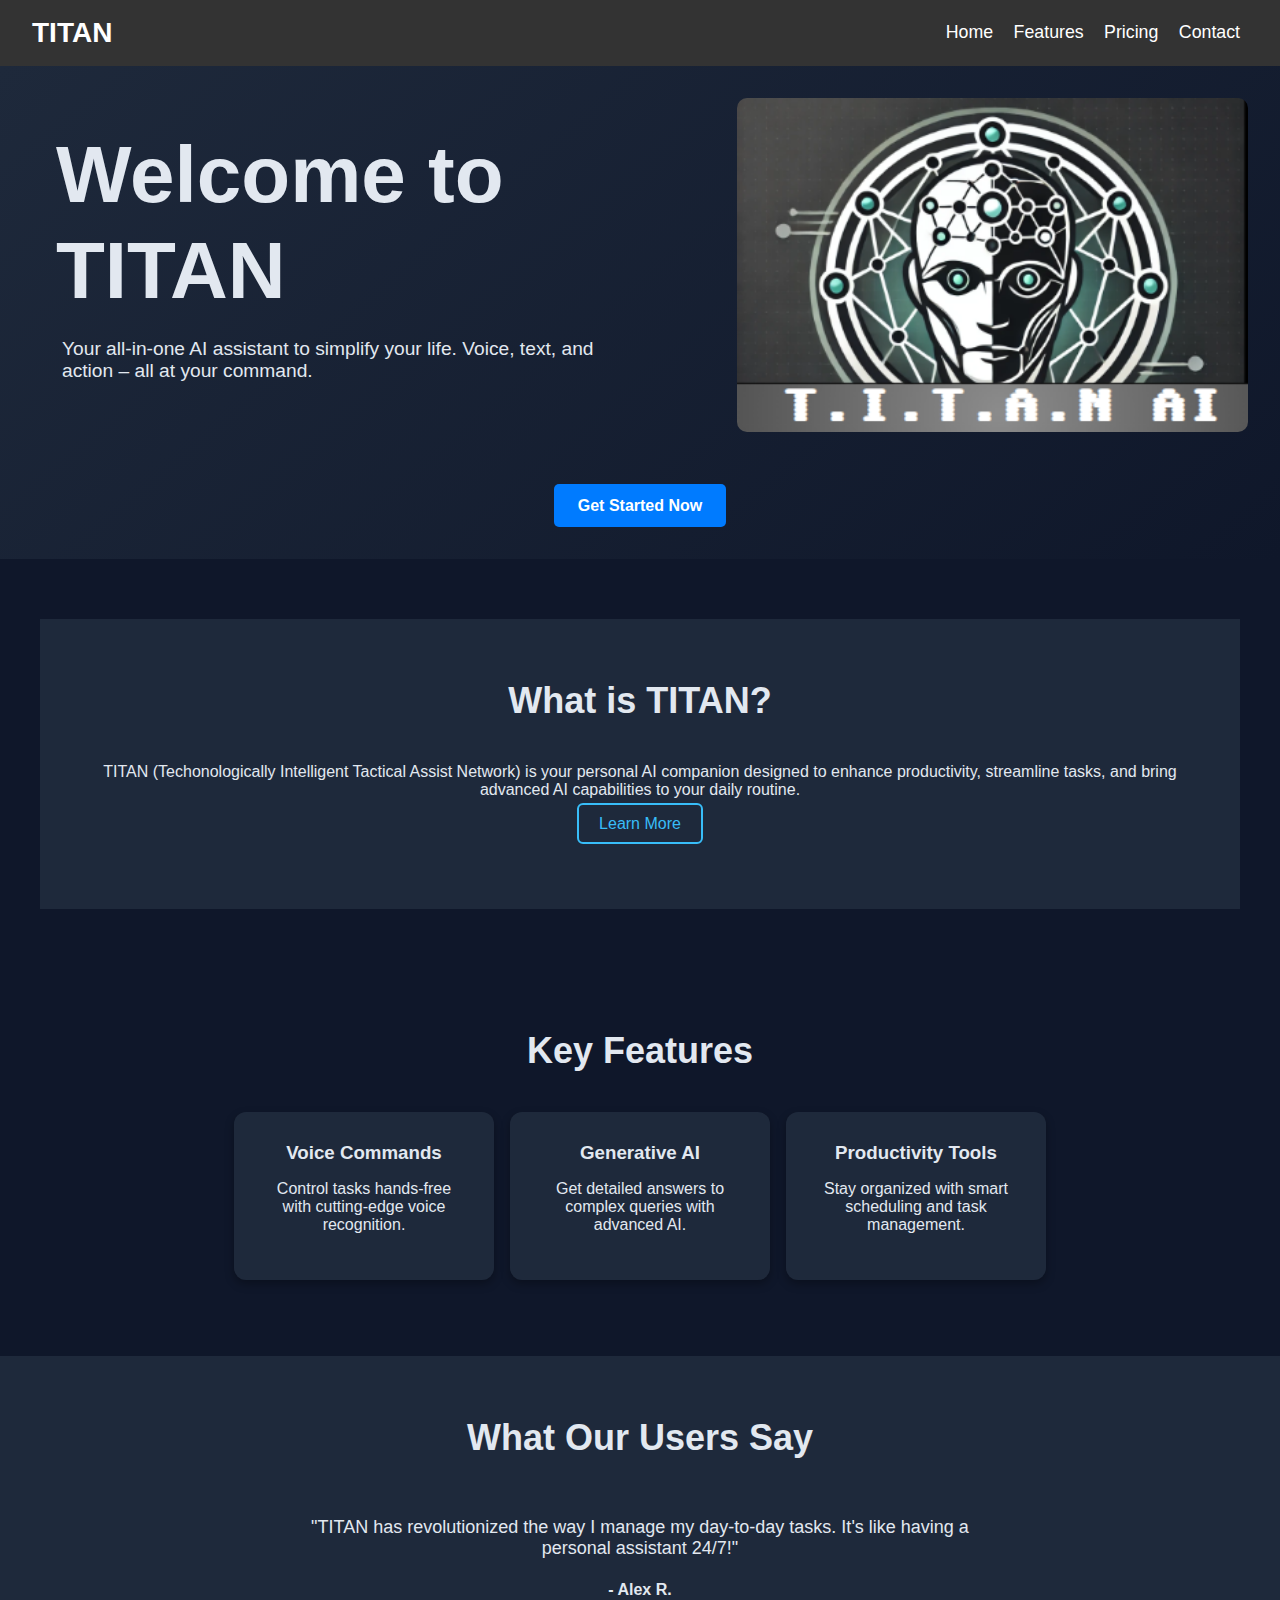
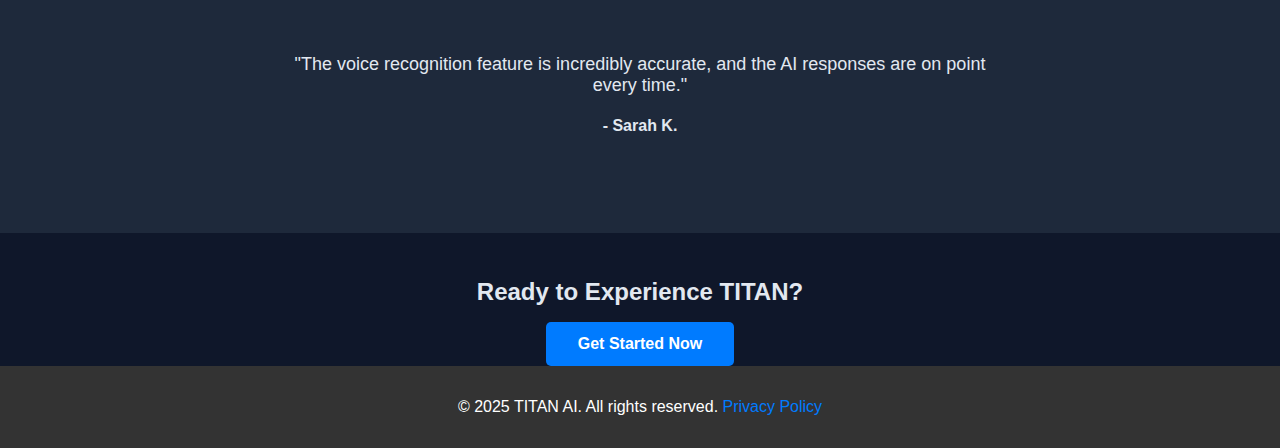
==== index.html @ ef679440 "Add files via upload" ====
<!DOCTYPE html>
<html lang="en">
<head>
  <meta charset="UTF-8">
  <meta name="viewport" content="width=device-width, initial-scale=1.0">
  <title>TITAN - Home</title>
  <link rel="stylesheet" href="style.css">
  <style>
    body {
      font-family: Arial, sans-serif;
      margin: 0;
      padding: 0;
      width: 100%;
    }
    #header {
      display: flex;
      justify-content: space-between;
      align-items: center;
      padding: 1rem 2rem;
      background-color: #333;
      color: white;
    }
    #header nav a {
      color: white;
      margin: 0 0.5rem;
      text-decoration: none;
      font-size: 111%
    }
   
    
    .about, .features, .testimonials, .cta {
      align-items: center;
      text-align: center;
      align-content: center;
    }
    .about-content, .about-image, .features-grid, .testimonial-card {
      margin-bottom: 1rem;
      align-content: center;
      text-align: center;
    }
    .features-grid {
      display: flex;
      justify-content: center;
      gap: 1rem;
    }
    .feature-card {
      text-align: center;
      width: 200px;
    }
    .cta-button {
      padding: 0.8rem 2rem;
      background-color: #007BFF;
      color: white;
      text-decoration: none;
      border-radius: 5px;
      display: inline-block;
      margin-top: 1rem;
    }
  
  </style>
</head>
<body>

  <!-- Header -->
  <header id="header">
    <h1>TITAN</h1>
    <nav>
      <a href="index.html">Home</a>
      <a href="info.html">Features</a>
      <a href="price.html">Pricing</a>
      <a href="contact.html">Contact</a>
    </nav>
  </header>

  <!-- Hero Section -->
  <section class="hero">
    <div class="hero-content">
      <h1>Welcome to TITAN</h1>
      <p>Your all-in-one AI assistant to simplify your life. Voice, text, and action – all at your command.</p>
    </div>
    <div class="hero-image">
      <img src="logo.png" alt="AI Assistant Illustration">
    </div>
    <div style="width: 100%; text-align: center; margin-top: 2rem;">
      <a href="/get-started" class="cta-button">Get Started Now</a>
    </div>
    <div class="hero-def">
        <h3><b></b></h3>
    </div>
  </section>
  <div class=" features">
<center>
  <!-- About Section -->
  <section class="about">
    <div class="about-content" style="width: 100%;">
      <h2>What is TITAN?</h2>
      <p>TITAN (Techonologically Intelligent Tactical Assist Network) is your personal AI companion designed to enhance productivity, streamline tasks, and bring advanced AI capabilities to your daily routine.</p>
      <a href="/learn-more" class="learn-more-button">Learn More</a>
    </center>
    </div>
</div>
  </section>

  <!-- Features Section -->
  <section class="features">
    <h2>Key Features</h2>
    <div class="features-grid">
      <div class="feature-card">
        <h3>Voice Commands</h3>
        <p>Control tasks hands-free with cutting-edge voice recognition.</p>
      </div>
      <div class="feature-card">
        <h3>Generative AI</h3>
        <p>Get detailed answers to complex queries with advanced AI.</p>
      </div>
      <div class="feature-card">
        <h3>Productivity Tools</h3>
        <p>Stay organized with smart scheduling and task management.</p>
      </div>
    </div>
  </section>

  <!-- Testimonials Section -->
  <section class="testimonials">
    <h2>What Our Users Say</h2>
    <div class="testimonial-card">
      <p>"TITAN has revolutionized the way I manage my day-to-day tasks. It's like having a personal assistant 24/7!"</p>
      <h4>- Alex R.</h4>
    </div>
    <div class="testimonial-card">
      <p>"The voice recognition feature is incredibly accurate, and the AI responses are on point every time."</p>
      <h4>- Sarah K.</h4>
    </div>
  </section>

  <!-- Call-to-Action Section -->
  <section class="cta" style="padding-top:45px">
    <h2>Ready to Experience TITAN?</h2>
    <a href="/get-started" class="cta-button">Get Started Now</a>
  </section>

  <!-- Footer -->
  <footer>
    <p>© 2025 TITAN AI. All rights reserved. <a href="/privacy-policy">Privacy Policy</a></p>
  </footer>
</body>
</html>
---- style.css ----
/* General Styles */
body {
  margin: 0;
  padding: 0;
  font-family: 'Inter', Arial, sans-serif;
  background-color: #0f172a;
  color: #e2e8f0;
  height: 100%;
  display: inline-block;
}

h1, h2, h3 {
  margin: 0;
  line-height: 1.2;
}

a {
  text-decoration: none;
  color: inherit;
}

a:hover {
  text-decoration: underline;
}

/* Header */
#header {
  display: flex;
  justify-content: space-between;
  align-items: center;
  padding: 20px 40px;
  background-color: #1e293b;
  position: sticky;
  top: 0;
  z-index: 100;
}

#header h1 {
  font-size: 28px;
}

#header nav a {
  margin: 0 15px;
  color: #e2e8f0;
  font-weight: 500;
  transition: color 0.3s ease;
}

#header nav a:hover {
  color: #38bdf8;
}

/* Hero Section */
.hero {
  display: flex;
  justify-content: space-between;
  align-items: center;
  padding: 80px 40px;
  background: linear-gradient(140deg, #1e293b, #0f172a);
}

.hero-content {
  max-width: 600px;
}

.hero-content h1 {
  font-size: 48px;
  font-weight: 800;
  margin-bottom: 20px;
}

.hero-content p {
  font-size: 20px;
  margin-bottom: 30px;
}

.cta-button {
  padding: 15px 30px;
  background-color: #38bdf8;
  color: #fff;
  font-weight: 600;
  border-radius: 8px;
  transition: background-color 0.3s ease, transform 0.2s ease;
}

.cta-button:hover {
  background-color: #0ea5e9;
  transform: translateY(-5px);
}

/* About Section */
.about {
  display: flex;
  justify-content: space-between;
  align-items: center;
  padding: 60px 40px;
  background-color: #1e293b;
}

.about-content h2 {
  font-size: 36px;
  margin-bottom: 20px;
}

.learn-more-button {
  padding: 10px 20px;
  background-color: transparent;
  border: 2px solid #38bdf8;
  color: #38bdf8;
  border-radius: 6px;
  transition: all 0.3s ease;
}

.learn-more-button:hover {
  background-color: #38bdf8;
  color: #fff;
}

/* Features Section */
.features {
  padding: 60px 40px;
}

.features h2 {
  text-align: center;
  font-size: 36px;
  margin-bottom: 40px;
}

.features-grid {
  display: grid;
  grid-template-columns: repeat(auto-fit, minmax(300px, 1fr));
  gap: 40px;
}

.feature-card {
  background-color: #1e293b;
  padding: 30px;
  text-align: center;
  border-radius: 12px;
  box-shadow: 0 4px 10px rgba(0, 0, 0, 0.3);
}

/* Testimonials */
.testimonials {
  padding: 60px 40px;
  background-color: #1e293b;
}

.testimonials h2 {
  text-align: center;
  font-size: 36px;
  margin-bottom: 40px;
}

.testimonial-card {
  margin: 0 auto 20px;
  text-align: center;
  max-width: 700px;
}

.testimonial-card p {
  font-size: 18px;
  margin-bottom: 20px;
}

/* Footer */


#header {
  display: flex;
  justify-content: space-between;
  align-items: center;
  padding: 1rem 2rem;
  background-color: #333;
  color: white;
}
#header nav a {
  color: white;
  margin: 0 0.5rem;
  text-decoration: none;}


  .hero {
    display: flex;
    flex-wrap: wrap;
    align-items: center;
    padding: 2rem;
    background-color: #f4f4f4;
  }
  .hero-content {
    flex: 1;
    margin-right: 2rem;
    
  }
  .hero h1 {
    margin-left: 24px;
    font-size: 5rem;
    margin-bottom: 1rem;
  }
  .hero p {
    font-size: 1.2rem;
    margin-bottom: 1.5rem;
    margin-left: 30px;
  }
  .hero .cta-button {
    padding: 0.8rem 1.5rem;
    background-color: #007BFF;
    color: white;
    text-decoration: none;
    border-radius: 5px;
    
  }
  .hero-image img {
    max-width: 100%;
    max-height: 100%;
    width: 511px;
    border-radius: 10px;
  }

  footer {
    background-color: #333;
    color: white;
    text-align: center;
    padding: 1rem 0;
  }
  footer a {
    color: #007BFF;
    text-decoration: none;
    height: 40px;
  }
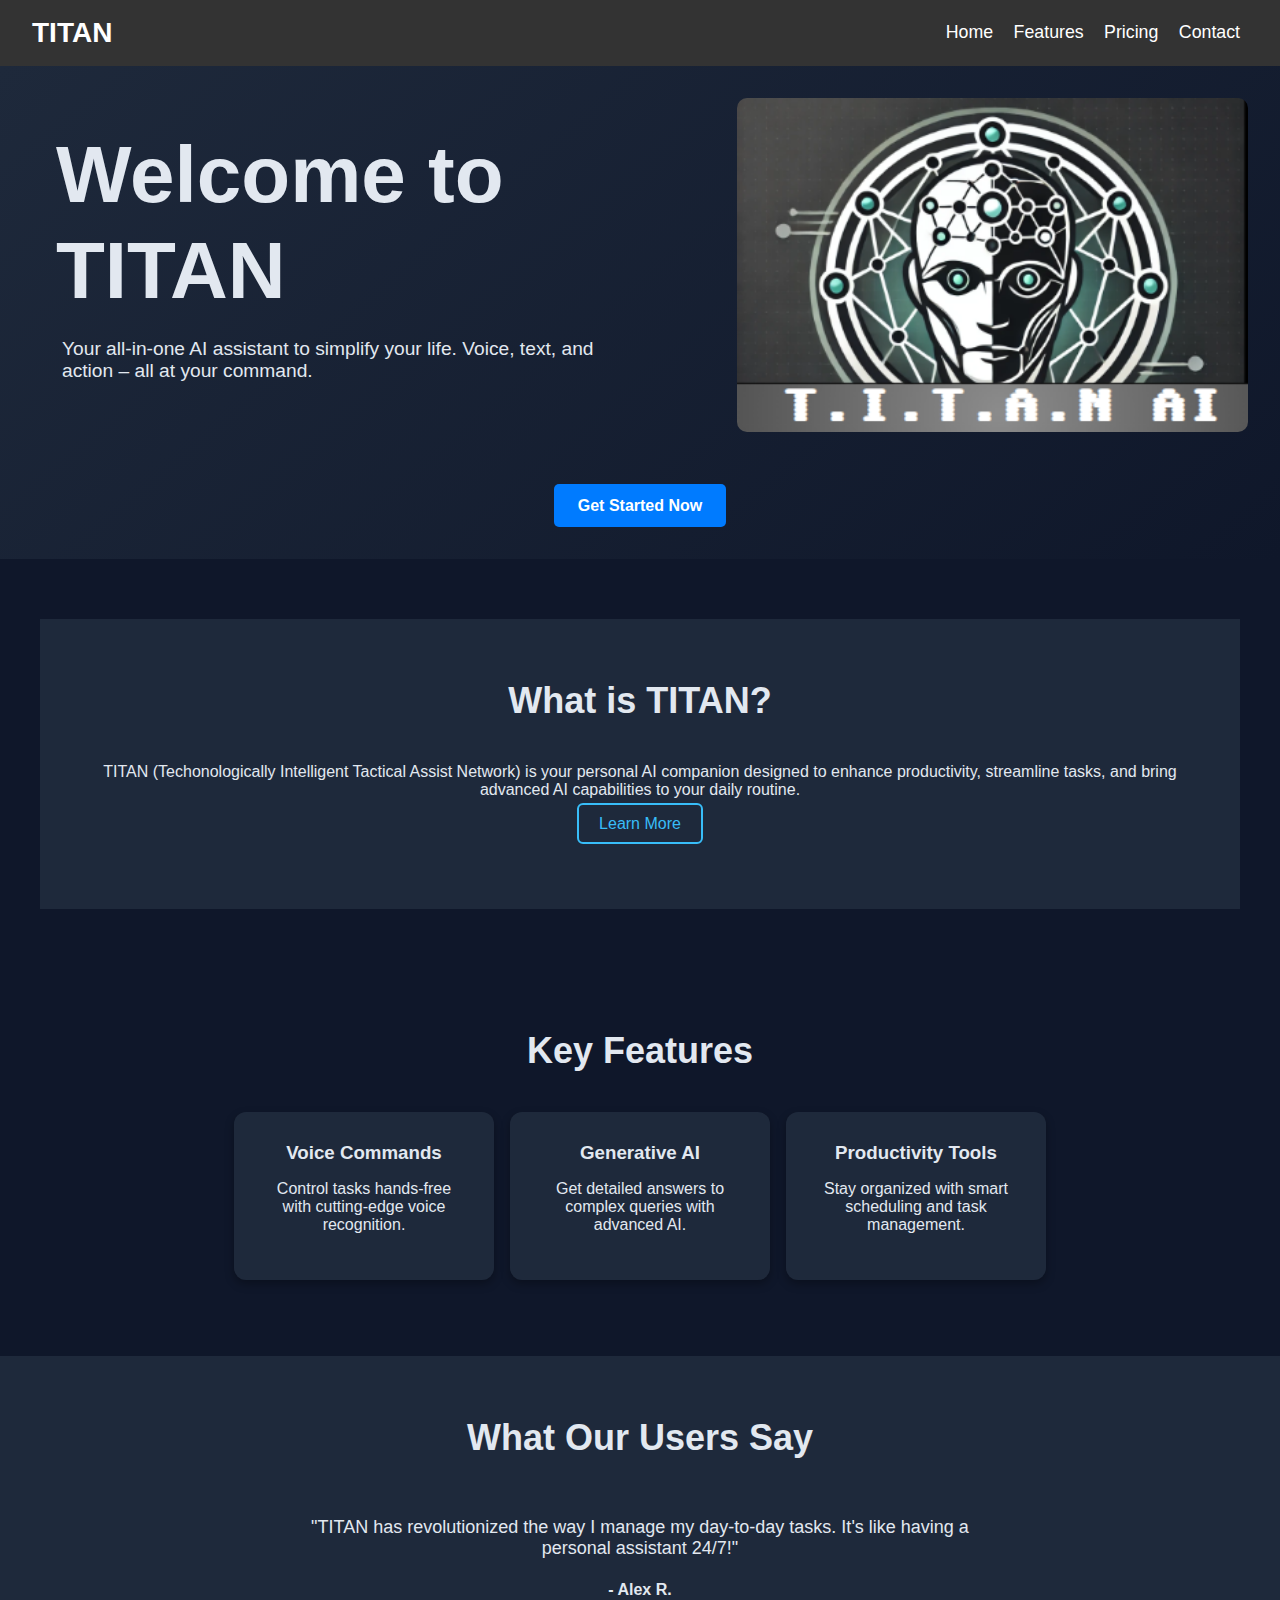
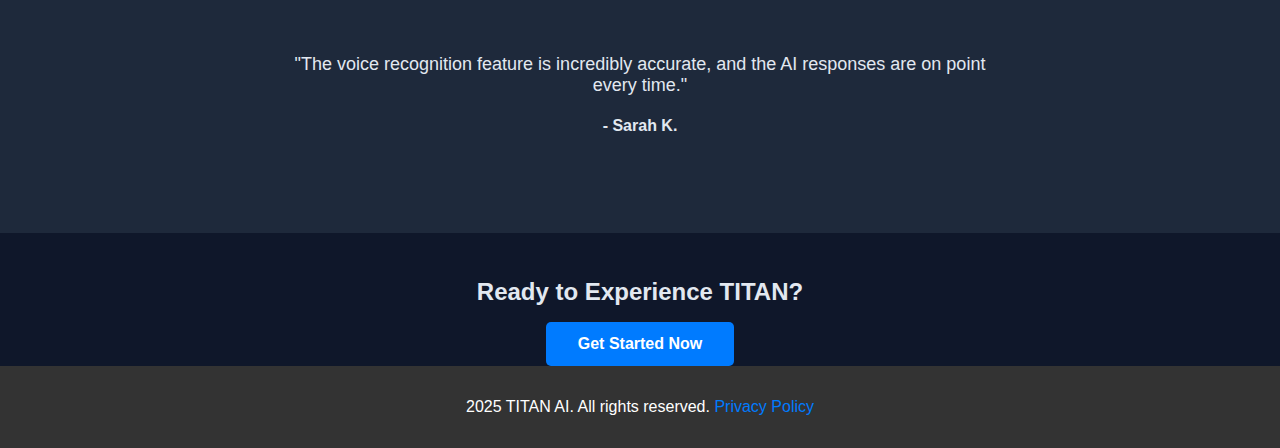
==== commit c871b53f: "Update index.html" ====
--- a/index.html
+++ b/index.html
@@ -141,7 +141,7 @@
 
   <!-- Footer -->
   <footer>
-    <p>© 2025 TITAN AI. All rights reserved. <a href="/privacy-policy">Privacy Policy</a></p>
+    <p>2025 TITAN AI. All rights reserved. <a href="/privacy-policy">Privacy Policy</a></p>
   </footer>
 </body>
 </html>
